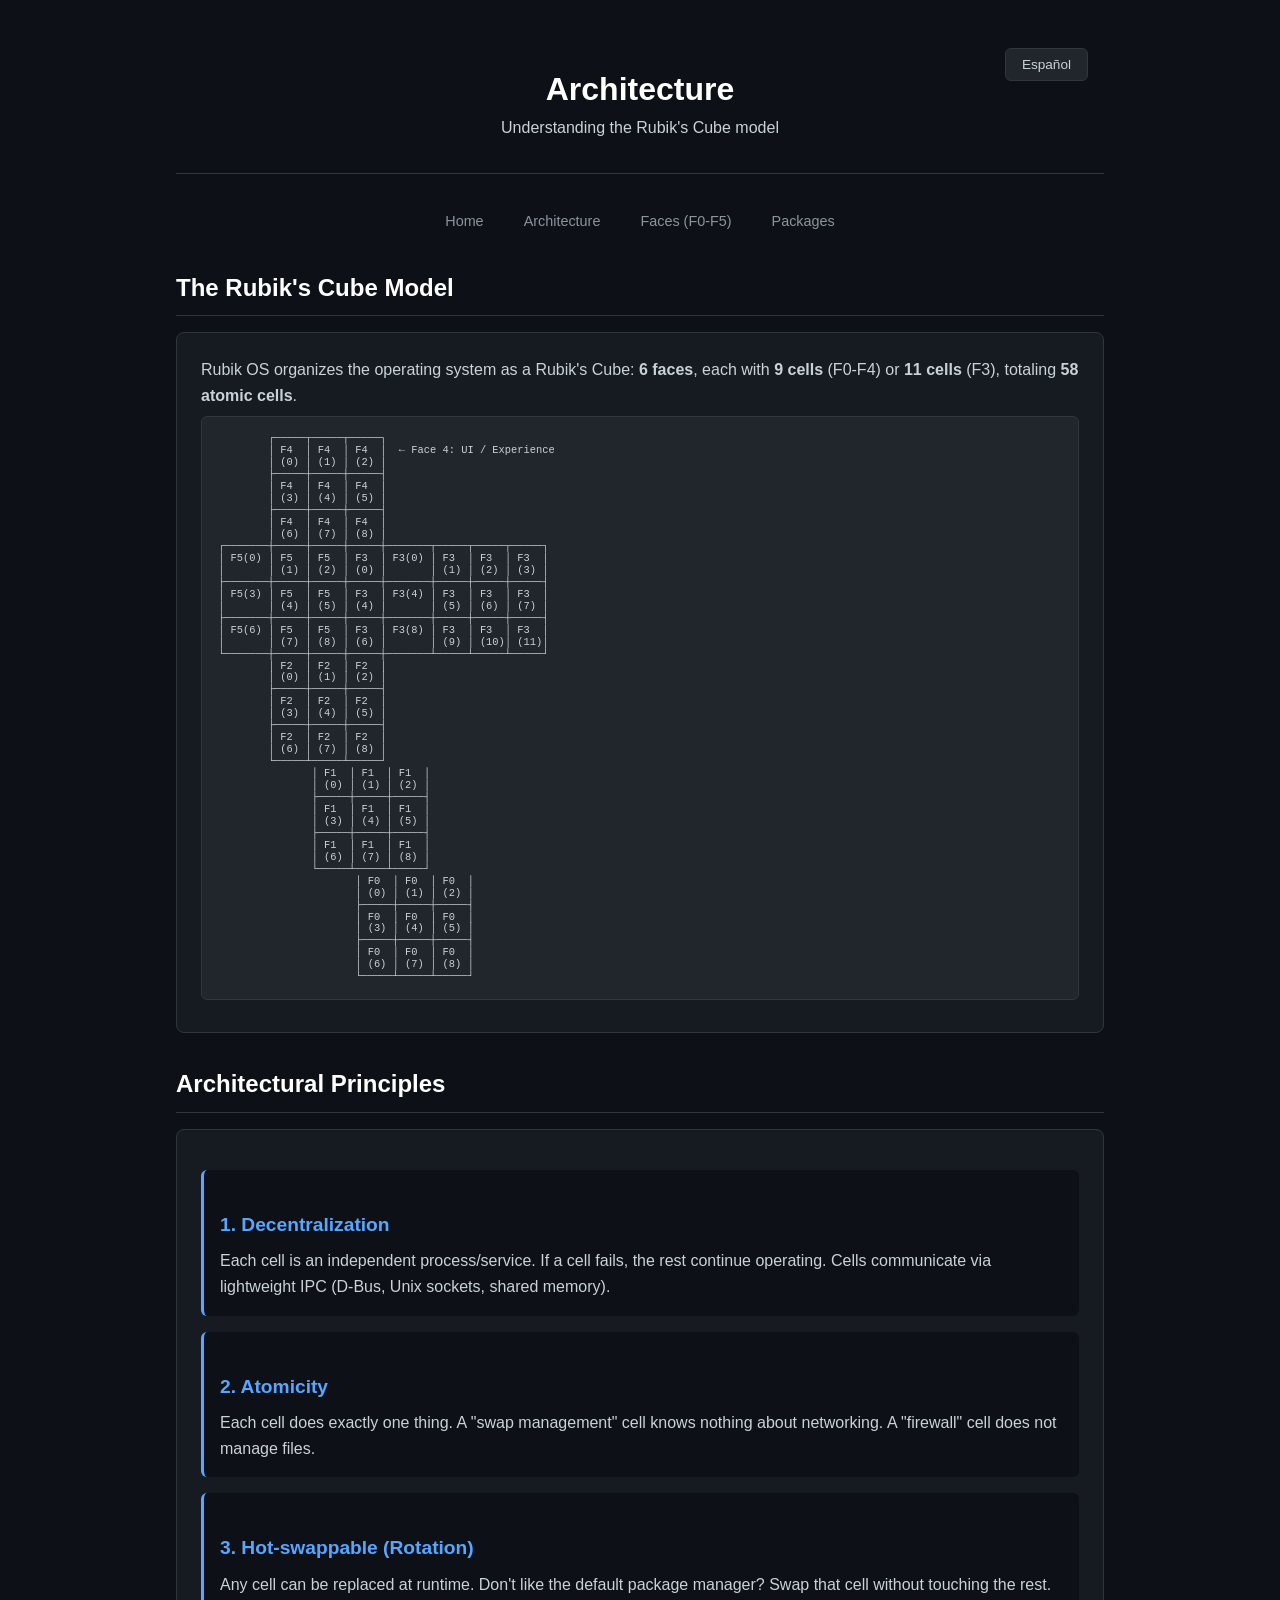
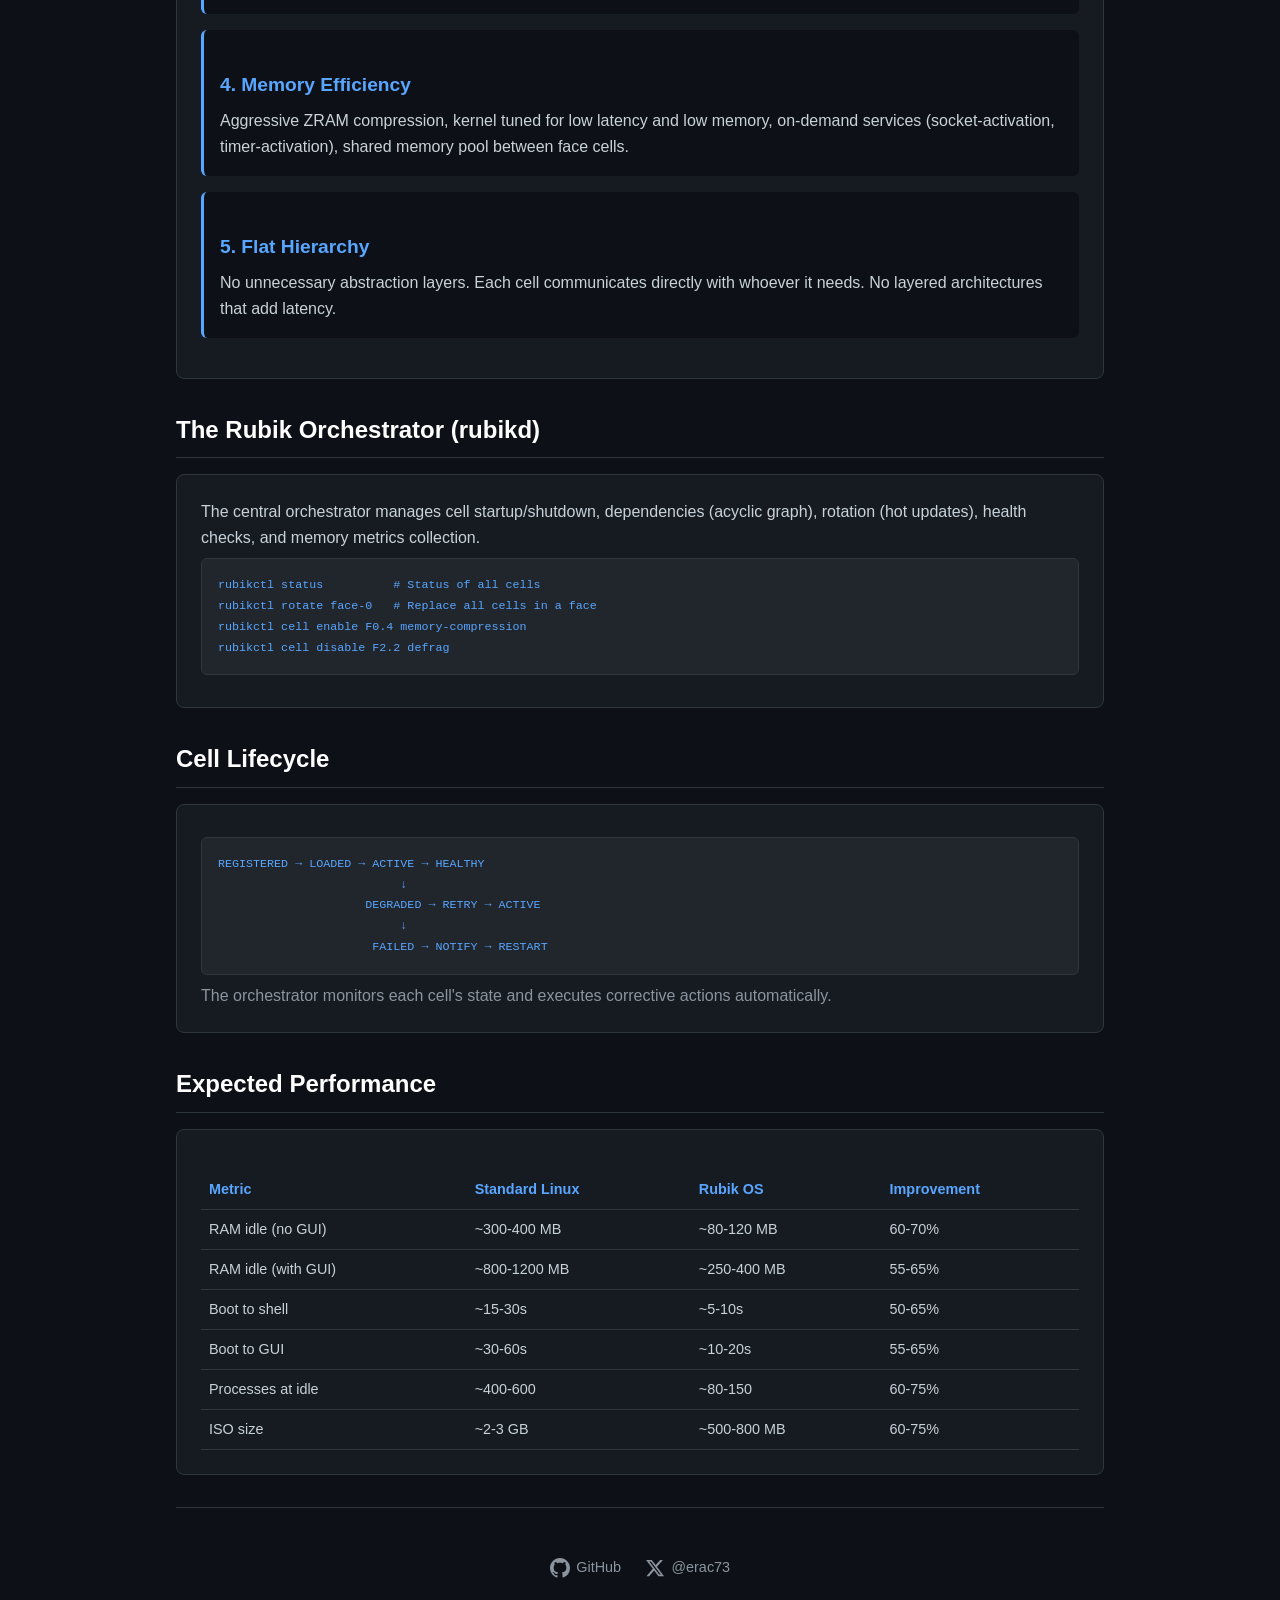
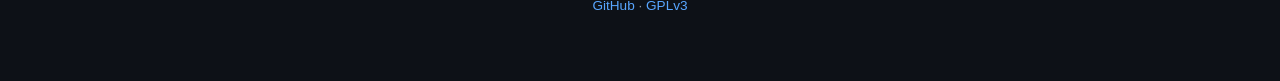
==== docs/architecture.html @ 3c38d355 "Fix lang toggle & split site into separate pages - Fix: remove initial toggleLang() call so page sta" ====
<!DOCTYPE html>
<html lang="en">
<head>
  <meta charset="UTF-8">
  <meta name="viewport" content="width=device-width, initial-scale=1.0">
  <title>Architecture — Rubik OS</title>
  <meta name="description" content="Rubik OS architecture: the Rubik's Cube model, 58 atomic cells, 6 faces, decentralized design.">
  <style>
    :root { --bg: #0d1117; --fg: #c9d1d9; --accent: #58a6ff; --border: #30363d; --green: #3fb950; }
    * { margin: 0; padding: 0; box-sizing: border-box; }
    body { font-family: -apple-system, BlinkMacSystemFont, 'Segoe UI', Helvetica, Arial, sans-serif; background: var(--bg); color: var(--fg); line-height: 1.6; }
    .container { max-width: 960px; margin: 0 auto; padding: 2rem 1rem; }
    header { text-align: center; padding: 2rem 0; border-bottom: 1px solid var(--border); margin-bottom: 2rem; position: relative; }
    header h1 { font-size: 2rem; color: #fff; }
    .lang-btn { position: absolute; top: 1rem; right: 1rem; background: #21262d; border: 1px solid var(--border); color: var(--fg); padding: 0.5rem 1rem; border-radius: 6px; cursor: pointer; font-size: 0.85rem; }
    .lang-btn:hover { background: #30363d; }
    h2 { font-size: 1.5rem; color: #fff; margin: 2rem 0 1rem; padding-bottom: 0.5rem; border-bottom: 1px solid var(--border); }
    h3 { font-size: 1.2rem; color: var(--accent); margin: 1.5rem 0 0.5rem; }
    .card { background: #161b22; border: 1px solid var(--border); border-radius: 8px; padding: 1.5rem; margin: 1rem 0; }
    code { background: #21262d; padding: 0.2em 0.4em; border-radius: 4px; font-size: 0.9em; color: var(--accent); }
    pre { background: #21262d; border: 1px solid var(--border); border-radius: 6px; padding: 1rem; overflow-x: auto; margin: 0.5rem 0; }
    pre code { background: none; padding: 0; }
    ul { padding-left: 1.5rem; }
    li { margin: 0.5rem 0; }
    .es { display: none; }
    .nav-bar { display: flex; justify-content: center; gap: 1.5rem; flex-wrap: wrap; margin: 1rem 0; }
    .nav-bar a { color: #8b949e; text-decoration: none; font-size: 0.9rem; padding: 0.25rem 0.5rem; border-radius: 4px; }
    .nav-bar a:hover { color: var(--accent); background: #21262d; }
    footer { text-align: center; padding: 2rem 0; margin-top: 2rem; border-top: 1px solid var(--border); color: #8b949e; font-size: 0.85rem; }
    footer a { color: var(--accent); text-decoration: none; }
    .social { display: flex; justify-content: center; gap: 1.5rem; margin-top: 1rem; flex-wrap: wrap; }
    .social a { color: #8b949e; text-decoration: none; display: flex; align-items: center; gap: 0.4rem; font-size: 0.9rem; }
    .social a:hover { color: var(--accent); }
    .social svg { width: 20px; height: 20px; fill: currentColor; }
    table { width: 100%; border-collapse: collapse; font-size: 0.9rem; margin-top: 1rem; }
    th, td { text-align: left; padding: 0.5rem; border-bottom: 1px solid var(--border); }
    th { color: var(--accent); }
    .principle { margin: 1rem 0; padding: 1rem; background: #0d1117; border-radius: 6px; border-left: 3px solid var(--accent); }
    @media (max-width: 600px) { .container { padding: 1rem; } .lang-btn { position: static; margin-top: 1rem; } }
  </style>
</head>
<body>
  <div class="container">

    <header>
      <button class="lang-btn" onclick="toggleLang()" id="langBtn">Español</button>
      <h1><span class="en">Architecture</span><span class="es">Arquitectura</span></h1>
      <p class="en">Understanding the Rubik's Cube model</p>
      <p class="es">Entendiendo el modelo del Cubo Rubik</p>
    </header>

    <nav class="nav-bar">
      <a href="/rubik-os/" class="en">Home</a><a href="/rubik-os/" class="es">Inicio</a>
      <a href="/rubik-os/docs/architecture.html" class="en">Architecture</a><a href="/rubik-os/docs/architecture.html" class="es">Arquitectura</a>
      <a href="/rubik-os/docs/faces.html" class="en">Faces (F0-F5)</a><a href="/rubik-os/docs/faces.html" class="es">Caras</a>
      <a href="/rubik-os/docs/packages.html" class="en">Packages</a><a href="/rubik-os/docs/packages.html" class="es">Paquetes</a>
    </nav>

    <section>
      <h2 class="en">The Rubik's Cube Model</h2>
      <h2 class="es">El Modelo del Cubo Rubik</h2>
      <div class="card">
        <p class="en">Rubik OS organizes the operating system as a Rubik's Cube: <strong>6 faces</strong>, each with <strong>9 cells</strong> (F0-F4) or <strong>11 cells</strong> (F3), totaling <strong>58 atomic cells</strong>.</p>
        <p class="es">Rubik OS organiza el sistema operativo como un Cubo Rubik: <strong>6 caras</strong>, cada una con <strong>9 celdas</strong> (F0-F4) u <strong>11 celdas</strong> (F3), totalizando <strong>58 celdas atómicas</strong>.</p>
        <pre style="font-size:0.65rem;line-height:1.15">        ┌─────┬─────┬─────┐
        │ F4  │ F4  │ F4  │  ← Face 4: UI / Experience
        │ (0) │ (1) │ (2) │
        ├─────┼─────┼─────┤
        │ F4  │ F4  │ F4  │
        │ (3) │ (4) │ (5) │
        ├─────┼─────┼─────┤
        │ F4  │ F4  │ F4  │
        │ (6) │ (7) │ (8) │
┌───────┼─────┼─────┼─────┼───────┬─────┬─────┬─────┐
│ F5(0) │ F5  │ F5  │ F3  │ F3(0) │ F3  │ F3  │ F3  │
│       │ (1) │ (2) │ (0) │       │ (1) │ (2) │ (3) │
├───────┼─────┼─────┼─────┼───────┼─────┼─────┼─────┤
│ F5(3) │ F5  │ F5  │ F3  │ F3(4) │ F3  │ F3  │ F3  │
│       │ (4) │ (5) │ (4) │       │ (5) │ (6) │ (7) │
├───────┼─────┼─────┼─────┼───────┼─────┼─────┼─────┤
│ F5(6) │ F5  │ F5  │ F3  │ F3(8) │ F3  │ F3  │ F3  │
│       │ (7) │ (8) │ (6) │       │ (9) │ (10)│ (11)│
└───────┼─────┼─────┼─────┼───────┴─────┴─────┴─────┘
        │ F2  │ F2  │ F2  │
        │ (0) │ (1) │ (2) │
        ├─────┼─────┼─────┤
        │ F2  │ F2  │ F2  │
        │ (3) │ (4) │ (5) │
        ├─────┼─────┼─────┤
        │ F2  │ F2  │ F2  │
        │ (6) │ (7) │ (8) │
        └─────┴─────┴─────┘
               │ F1  │ F1  │ F1  │
               │ (0) │ (1) │ (2) │
               ├─────┼─────┼─────┤
               │ F1  │ F1  │ F1  │
               │ (3) │ (4) │ (5) │
               ├─────┼─────┼─────┤
               │ F1  │ F1  │ F1  │
               │ (6) │ (7) │ (8) │
               └─────┴─────┴─────┘
                      │ F0  │ F0  │ F0  │
                      │ (0) │ (1) │ (2) │
                      ├─────┼─────┼─────┤
                      │ F0  │ F0  │ F0  │
                      │ (3) │ (4) │ (5) │
                      ├─────┼─────┼─────┤
                      │ F0  │ F0  │ F0  │
                      │ (6) │ (7) │ (8) │
                      └─────┴─────┴─────┘</pre>
      </div>
    </section>

    <section>
      <h2 class="en">Architectural Principles</h2>
      <h2 class="es">Principios Arquitectónicos</h2>
      <div class="card">
        <div class="principle">
          <h3 class="en">1. Decentralization</h3>
          <h3 class="es">1. Descentralización</h3>
          <p class="en">Each cell is an independent process/service. If a cell fails, the rest continue operating. Cells communicate via lightweight IPC (D-Bus, Unix sockets, shared memory).</p>
          <p class="es">Cada celda es un proceso/servicio independiente. Si una celda falla, las demás continúan funcionando. Las celdas se comunican mediante IPC ligero (D-Bus, sockets Unix, memoria compartida).</p>
        </div>
        <div class="principle">
          <h3 class="en">2. Atomicity</h3>
          <h3 class="es">2. Atomicidad</h3>
          <p class="en">Each cell does exactly one thing. A "swap management" cell knows nothing about networking. A "firewall" cell does not manage files.</p>
          <p class="es">Cada celda hace exactamente una cosa. Una celda de "gestión de swap" no sabe de redes. Una celda de "firewall" no gestiona archivos.</p>
        </div>
        <div class="principle">
          <h3 class="en">3. Hot-swappable (Rotation)</h3>
          <h3 class="es">3. Intercambiabilidad (Rotación)</h3>
          <p class="en">Any cell can be replaced at runtime. Don't like the default package manager? Swap that cell without touching the rest.</p>
          <p class="es">Cada celda puede ser reemplazada en caliente. ¿No te gusta el gestor de paquetes por defecto? Cambia esa celda sin tocar el resto.</p>
        </div>
        <div class="principle">
          <h3 class="en">4. Memory Efficiency</h3>
          <h3 class="es">4. Eficiencia de Memoria</h3>
          <p class="en">Aggressive ZRAM compression, kernel tuned for low latency and low memory, on-demand services (socket-activation, timer-activation), shared memory pool between face cells.</p>
          <p class="es">Uso agresivo de ZRAM, kernel configurado para baja latencia y menor uso de memoria, servicios bajo demanda (socket-activation, timer-activation), pool de memoria compartida entre celdas de la misma cara.</p>
        </div>
        <div class="principle">
          <h3 class="en">5. Flat Hierarchy</h3>
          <h3 class="es">5. Jerarquía plana</h3>
          <p class="en">No unnecessary abstraction layers. Each cell communicates directly with whoever it needs. No layered architectures that add latency.</p>
          <p class="es">No hay capas de abstracción innecesarias. Cada celda se comunica directamente con quien necesita. Sin arquitecturas en capas que agreguen latencia.</p>
        </div>
      </div>
    </section>

    <section>
      <h2 class="en">The Rubik Orchestrator (rubikd)</h2>
      <h2 class="es">El Orquestador Rubik (rubikd)</h2>
      <div class="card">
        <p class="en">The central orchestrator manages cell startup/shutdown, dependencies (acyclic graph), rotation (hot updates), health checks, and memory metrics collection.</p>
        <p class="es">El orquestador central gestiona inicio/parada de celdas, dependencias (grafo acíclico), rotación (actualización en caliente), health checks y recogida de métricas de memoria.</p>
        <pre><code>rubikctl status          <span class="en"># Status of all cells</span><span class="es"># Estado de todas las celdas</span>
rubikctl rotate face-0   <span class="en"># Replace all cells in a face</span><span class="es"># Reemplazar todas las celdas de una cara</span>
rubikctl cell enable F0.4 memory-compression
rubikctl cell disable F2.2 defrag</code></pre>
      </div>
    </section>

    <section>
      <h2 class="en">Cell Lifecycle</h2>
      <h2 class="es">Ciclo de Vida de una Celda</h2>
      <div class="card">
        <pre><code>REGISTERED → LOADED → ACTIVE → HEALTHY
                          ↓
                     DEGRADED → RETRY → ACTIVE
                          ↓
                      FAILED → NOTIFY → RESTART</code></pre>
        <p class="en" style="margin-top:0.5rem;color:#8b949e">The orchestrator monitors each cell's state and executes corrective actions automatically.</p>
        <p class="es" style="margin-top:0.5rem;color:#8b949e">El orquestador monitorea el estado de cada celda y ejecuta acciones correctivas automáticamente.</p>
      </div>
    </section>

    <section>
      <h2 class="en">Expected Performance</h2>
      <h2 class="es">Rendimiento Esperado</h2>
      <div class="card">
        <table>
          <tr><th class="en">Metric</th><th class="es">Métrica</th><th>Standard Linux</th><th>Rubik OS</th><th class="en">Improvement</th><th class="es">Mejora</th></tr>
          <tr><td class="en">RAM idle (no GUI)</td><td class="es">RAM idle (sin GUI)</td><td>~300-400 MB</td><td>~80-120 MB</td><td>60-70%</td></tr>
          <tr><td class="en">RAM idle (with GUI)</td><td class="es">RAM idle (con GUI)</td><td>~800-1200 MB</td><td>~250-400 MB</td><td>55-65%</td></tr>
          <tr><td class="en">Boot to shell</td><td class="es">Arranque a shell</td><td>~15-30s</td><td>~5-10s</td><td>50-65%</td></tr>
          <tr><td class="en">Boot to GUI</td><td class="es">Arranque a GUI</td><td>~30-60s</td><td>~10-20s</td><td>55-65%</td></tr>
          <tr><td class="en">Processes at idle</td><td class="es">Procesos en idle</td><td>~400-600</td><td>~80-150</td><td>60-75%</td></tr>
          <tr><td class="en">ISO size</td><td class="es">Tamaño ISO</td><td>~2-3 GB</td><td>~500-800 MB</td><td>60-75%</td></tr>
        </table>
      </div>
    </section>

    <footer>
      <div class="social">
        <a href="https://github.com/erac73" target="_blank" rel="noopener">
          <svg viewBox="0 0 16 16"><path d="M8 0C3.58 0 0 3.58 0 8c0 3.54 2.29 6.53 5.47 7.59.4.07.55-.17.55-.38 0-.19-.01-.82-.01-1.49-2.01.37-2.53-.49-2.69-.94-.09-.23-.48-.94-.82-1.13-.28-.15-.68-.52-.01-.53.63-.01 1.08.58 1.23.82.72 1.21 1.87.87 2.33.66.07-.52.28-.87.51-1.07-1.78-.2-3.64-.89-3.64-3.95 0-.87.31-1.59.82-2.15-.08-.2-.36-1.02.08-2.12 0 0 .67-.21 2.2.82.64-.18 1.32-.27 2-.27.68 0 1.36.09 2 .27 1.53-1.04 2.2-.82 2.2-.82.44 1.1.16 1.92.08 2.12.51.56.82 1.27.82 2.15 0 3.07-1.87 3.75-3.65 3.95.29.25.54.73.54 1.48 0 1.07-.01 1.93-.01 2.2 0 .21.15.46.55.38A8.013 8.013 0 0016 8c0-4.42-3.58-8-8-8z"/></svg>
          GitHub
        </a>
        <a href="https://x.com/erac73" target="_blank" rel="noopener">
          <svg viewBox="0 0 24 24"><path d="M18.244 2.25h3.308l-7.227 8.26 8.502 11.24H16.17l-5.214-6.817L4.99 21.75H1.68l7.73-8.835L1.254 2.25H8.08l4.713 6.231zm-1.161 17.52h1.833L7.084 4.126H5.117z"/></svg>
          @erac73
        </a>
      </div>
      <p style="margin-top:1rem"><a href="https://github.com/erac73/rubik-os">GitHub</a> &middot; <a href="https://github.com/erac73/rubik-os/blob/main/LICENSE">GPLv3</a></p>
    </footer>

  </div>

  <script>
    let lang = 'en';
    function toggleLang() {
      lang = lang === 'en' ? 'es' : 'en';
      document.documentElement.lang = lang;
      document.getElementById('langBtn').textContent = lang === 'en' ? 'Español' : 'English';
      for (const el of document.querySelectorAll('.en, .es')) {
        el.style.display = el.classList.contains(lang) ? '' : 'none';
      }
    }
  </script>
</body>
</html>
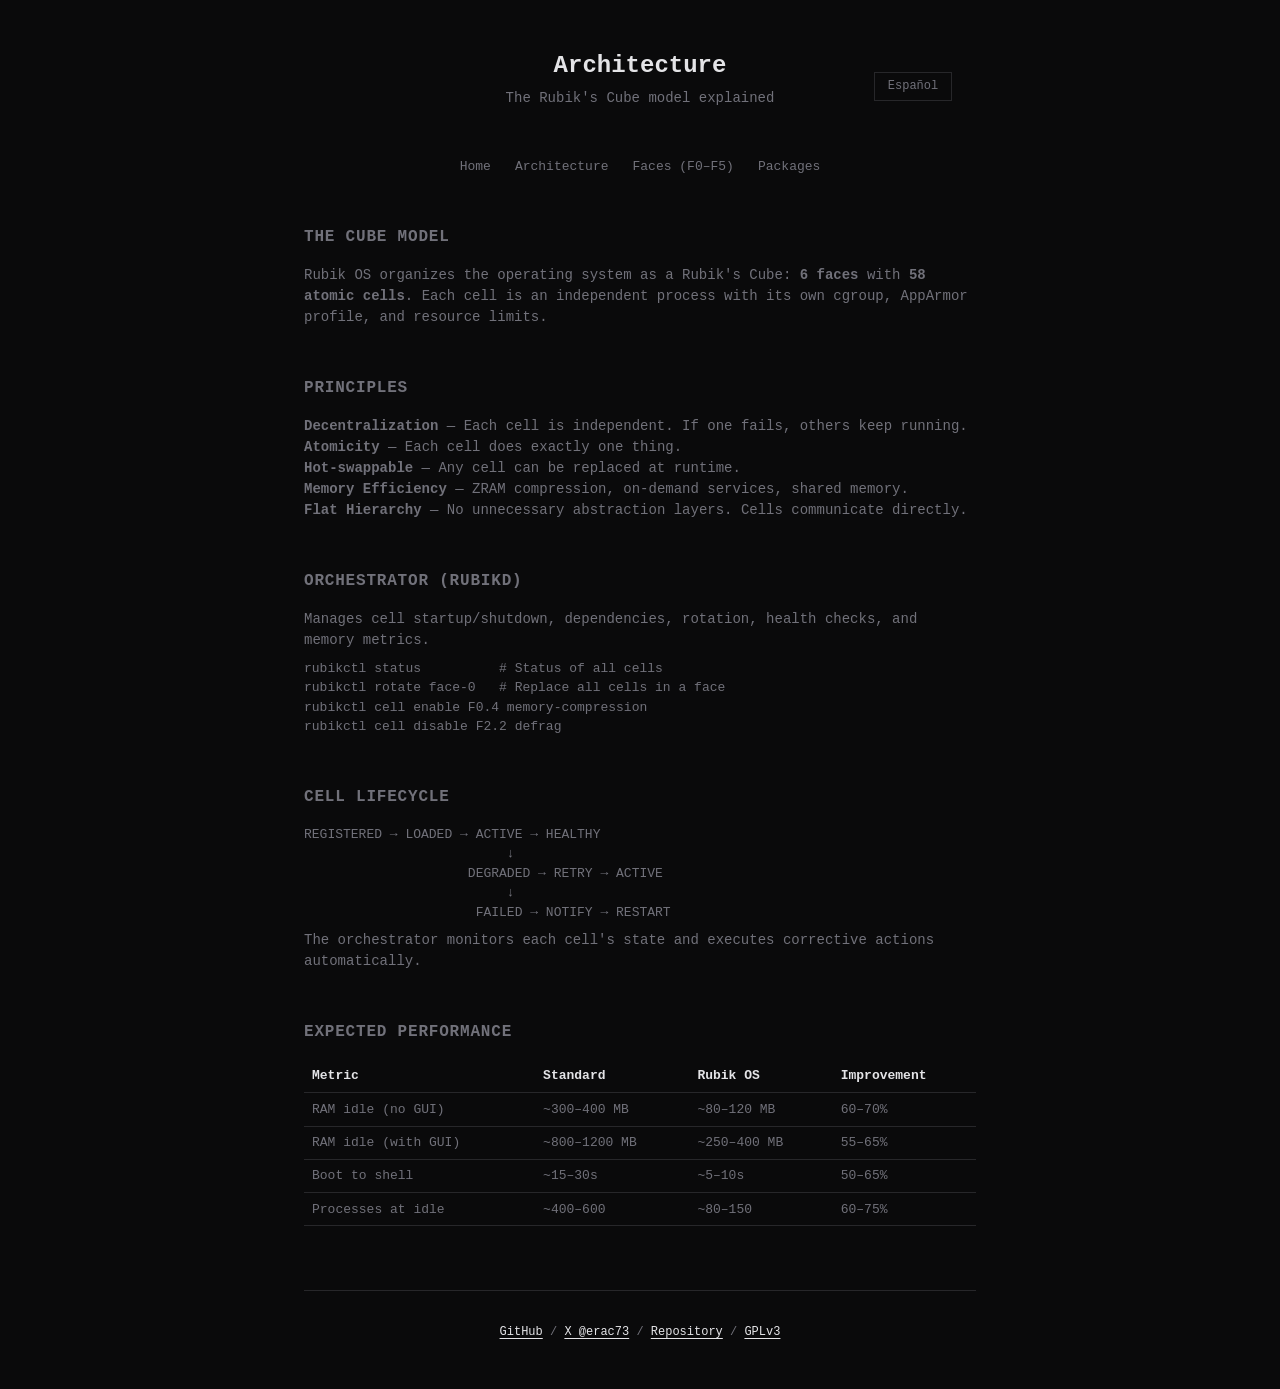
==== commit ba6e15c7: "Redesign website in Omarchy style - Minimal monospace dark theme inspired by omarchy.org - ASCII art" ====
--- a/docs/architecture.html
+++ b/docs/architecture.html
@@ -5,204 +5,79 @@
   <meta name="viewport" content="width=device-width, initial-scale=1.0">
   <title>Architecture — Rubik OS</title>
   <meta name="description" content="Rubik OS architecture: the Rubik's Cube model, 58 atomic cells, 6 faces, decentralized design.">
-  <style>
-    :root { --bg: #0d1117; --fg: #c9d1d9; --accent: #58a6ff; --border: #30363d; --green: #3fb950; }
-    * { margin: 0; padding: 0; box-sizing: border-box; }
-    body { font-family: -apple-system, BlinkMacSystemFont, 'Segoe UI', Helvetica, Arial, sans-serif; background: var(--bg); color: var(--fg); line-height: 1.6; }
-    .container { max-width: 960px; margin: 0 auto; padding: 2rem 1rem; }
-    header { text-align: center; padding: 2rem 0; border-bottom: 1px solid var(--border); margin-bottom: 2rem; position: relative; }
-    header h1 { font-size: 2rem; color: #fff; }
-    .lang-btn { position: absolute; top: 1rem; right: 1rem; background: #21262d; border: 1px solid var(--border); color: var(--fg); padding: 0.5rem 1rem; border-radius: 6px; cursor: pointer; font-size: 0.85rem; }
-    .lang-btn:hover { background: #30363d; }
-    h2 { font-size: 1.5rem; color: #fff; margin: 2rem 0 1rem; padding-bottom: 0.5rem; border-bottom: 1px solid var(--border); }
-    h3 { font-size: 1.2rem; color: var(--accent); margin: 1.5rem 0 0.5rem; }
-    .card { background: #161b22; border: 1px solid var(--border); border-radius: 8px; padding: 1.5rem; margin: 1rem 0; }
-    code { background: #21262d; padding: 0.2em 0.4em; border-radius: 4px; font-size: 0.9em; color: var(--accent); }
-    pre { background: #21262d; border: 1px solid var(--border); border-radius: 6px; padding: 1rem; overflow-x: auto; margin: 0.5rem 0; }
-    pre code { background: none; padding: 0; }
-    ul { padding-left: 1.5rem; }
-    li { margin: 0.5rem 0; }
-    .es { display: none; }
-    .nav-bar { display: flex; justify-content: center; gap: 1.5rem; flex-wrap: wrap; margin: 1rem 0; }
-    .nav-bar a { color: #8b949e; text-decoration: none; font-size: 0.9rem; padding: 0.25rem 0.5rem; border-radius: 4px; }
-    .nav-bar a:hover { color: var(--accent); background: #21262d; }
-    footer { text-align: center; padding: 2rem 0; margin-top: 2rem; border-top: 1px solid var(--border); color: #8b949e; font-size: 0.85rem; }
-    footer a { color: var(--accent); text-decoration: none; }
-    .social { display: flex; justify-content: center; gap: 1.5rem; margin-top: 1rem; flex-wrap: wrap; }
-    .social a { color: #8b949e; text-decoration: none; display: flex; align-items: center; gap: 0.4rem; font-size: 0.9rem; }
-    .social a:hover { color: var(--accent); }
-    .social svg { width: 20px; height: 20px; fill: currentColor; }
-    table { width: 100%; border-collapse: collapse; font-size: 0.9rem; margin-top: 1rem; }
-    th, td { text-align: left; padding: 0.5rem; border-bottom: 1px solid var(--border); }
-    th { color: var(--accent); }
-    .principle { margin: 1rem 0; padding: 1rem; background: #0d1117; border-radius: 6px; border-left: 3px solid var(--accent); }
-    @media (max-width: 600px) { .container { padding: 1rem; } .lang-btn { position: static; margin-top: 1rem; } }
-  </style>
+  <link rel="stylesheet" href="style.css">
 </head>
 <body>
   <div class="container">
 
-    <header>
+    <header style="position:relative">
       <button class="lang-btn" onclick="toggleLang()" id="langBtn">Español</button>
       <h1><span class="en">Architecture</span><span class="es">Arquitectura</span></h1>
-      <p class="en">Understanding the Rubik's Cube model</p>
-      <p class="es">Entendiendo el modelo del Cubo Rubik</p>
+      <p class="en">The Rubik's Cube model explained</p>
+      <p class="es">El modelo del Cubo Rubik explicado</p>
     </header>
 
-    <nav class="nav-bar">
+    <nav class="nav-links">
       <a href="/rubik-os/" class="en">Home</a><a href="/rubik-os/" class="es">Inicio</a>
-      <a href="/rubik-os/docs/architecture.html" class="en">Architecture</a><a href="/rubik-os/docs/architecture.html" class="es">Arquitectura</a>
-      <a href="/rubik-os/docs/faces.html" class="en">Faces (F0-F5)</a><a href="/rubik-os/docs/faces.html" class="es">Caras</a>
-      <a href="/rubik-os/docs/packages.html" class="en">Packages</a><a href="/rubik-os/docs/packages.html" class="es">Paquetes</a>
+      <a href="/rubik-os/architecture.html">Architecture</a>
+      <a href="/rubik-os/faces.html"><span class="en">Faces (F0–F5)</span><span class="es">Caras (F0–F5)</span></a>
+      <a href="/rubik-os/packages.html"><span class="en">Packages</span><span class="es">Paquetes</span></a>
     </nav>
 
-    <section>
-      <h2 class="en">The Rubik's Cube Model</h2>
-      <h2 class="es">El Modelo del Cubo Rubik</h2>
-      <div class="card">
-        <p class="en">Rubik OS organizes the operating system as a Rubik's Cube: <strong>6 faces</strong>, each with <strong>9 cells</strong> (F0-F4) or <strong>11 cells</strong> (F3), totaling <strong>58 atomic cells</strong>.</p>
-        <p class="es">Rubik OS organiza el sistema operativo como un Cubo Rubik: <strong>6 caras</strong>, cada una con <strong>9 celdas</strong> (F0-F4) u <strong>11 celdas</strong> (F3), totalizando <strong>58 celdas atómicas</strong>.</p>
-        <pre style="font-size:0.65rem;line-height:1.15">        ┌─────┬─────┬─────┐
-        │ F4  │ F4  │ F4  │  ← Face 4: UI / Experience
-        │ (0) │ (1) │ (2) │
-        ├─────┼─────┼─────┤
-        │ F4  │ F4  │ F4  │
-        │ (3) │ (4) │ (5) │
-        ├─────┼─────┼─────┤
-        │ F4  │ F4  │ F4  │
-        │ (6) │ (7) │ (8) │
-┌───────┼─────┼─────┼─────┼───────┬─────┬─────┬─────┐
-│ F5(0) │ F5  │ F5  │ F3  │ F3(0) │ F3  │ F3  │ F3  │
-│       │ (1) │ (2) │ (0) │       │ (1) │ (2) │ (3) │
-├───────┼─────┼─────┼─────┼───────┼─────┼─────┼─────┤
-│ F5(3) │ F5  │ F5  │ F3  │ F3(4) │ F3  │ F3  │ F3  │
-│       │ (4) │ (5) │ (4) │       │ (5) │ (6) │ (7) │
-├───────┼─────┼─────┼─────┼───────┼─────┼─────┼─────┤
-│ F5(6) │ F5  │ F5  │ F3  │ F3(8) │ F3  │ F3  │ F3  │
-│       │ (7) │ (8) │ (6) │       │ (9) │ (10)│ (11)│
-└───────┼─────┼─────┼─────┼───────┴─────┴─────┴─────┘
-        │ F2  │ F2  │ F2  │
-        │ (0) │ (1) │ (2) │
-        ├─────┼─────┼─────┤
-        │ F2  │ F2  │ F2  │
-        │ (3) │ (4) │ (5) │
-        ├─────┼─────┼─────┤
-        │ F2  │ F2  │ F2  │
-        │ (6) │ (7) │ (8) │
-        └─────┴─────┴─────┘
-               │ F1  │ F1  │ F1  │
-               │ (0) │ (1) │ (2) │
-               ├─────┼─────┼─────┤
-               │ F1  │ F1  │ F1  │
-               │ (3) │ (4) │ (5) │
-               ├─────┼─────┼─────┤
-               │ F1  │ F1  │ F1  │
-               │ (6) │ (7) │ (8) │
-               └─────┴─────┴─────┘
-                      │ F0  │ F0  │ F0  │
-                      │ (0) │ (1) │ (2) │
-                      ├─────┼─────┼─────┤
-                      │ F0  │ F0  │ F0  │
-                      │ (3) │ (4) │ (5) │
-                      ├─────┼─────┼─────┤
-                      │ F0  │ F0  │ F0  │
-                      │ (6) │ (7) │ (8) │
-                      └─────┴─────┴─────┘</pre>
-      </div>
-    </section>
+    <div class="section">
+      <h2 class="en">The Cube Model</h2>
+      <h2 class="es">El Modelo del Cubo</h2>
+      <p class="en">Rubik OS organizes the operating system as a Rubik's Cube: <strong>6 faces</strong> with <strong>58 atomic cells</strong>. Each cell is an independent process with its own cgroup, AppArmor profile, and resource limits.</p>
+      <p class="es">Rubik OS organiza el sistema operativo como un Cubo Rubik: <strong>6 caras</strong> con <strong>58 celdas atómicas</strong>. Cada celda es un proceso independiente con su propio cgroup, perfil AppArmor y límites de recursos.</p>
+    </div>
 
-    <section>
-      <h2 class="en">Architectural Principles</h2>
-      <h2 class="es">Principios Arquitectónicos</h2>
-      <div class="card">
-        <div class="principle">
-          <h3 class="en">1. Decentralization</h3>
-          <h3 class="es">1. Descentralización</h3>
-          <p class="en">Each cell is an independent process/service. If a cell fails, the rest continue operating. Cells communicate via lightweight IPC (D-Bus, Unix sockets, shared memory).</p>
-          <p class="es">Cada celda es un proceso/servicio independiente. Si una celda falla, las demás continúan funcionando. Las celdas se comunican mediante IPC ligero (D-Bus, sockets Unix, memoria compartida).</p>
-        </div>
-        <div class="principle">
-          <h3 class="en">2. Atomicity</h3>
-          <h3 class="es">2. Atomicidad</h3>
-          <p class="en">Each cell does exactly one thing. A "swap management" cell knows nothing about networking. A "firewall" cell does not manage files.</p>
-          <p class="es">Cada celda hace exactamente una cosa. Una celda de "gestión de swap" no sabe de redes. Una celda de "firewall" no gestiona archivos.</p>
-        </div>
-        <div class="principle">
-          <h3 class="en">3. Hot-swappable (Rotation)</h3>
-          <h3 class="es">3. Intercambiabilidad (Rotación)</h3>
-          <p class="en">Any cell can be replaced at runtime. Don't like the default package manager? Swap that cell without touching the rest.</p>
-          <p class="es">Cada celda puede ser reemplazada en caliente. ¿No te gusta el gestor de paquetes por defecto? Cambia esa celda sin tocar el resto.</p>
-        </div>
-        <div class="principle">
-          <h3 class="en">4. Memory Efficiency</h3>
-          <h3 class="es">4. Eficiencia de Memoria</h3>
-          <p class="en">Aggressive ZRAM compression, kernel tuned for low latency and low memory, on-demand services (socket-activation, timer-activation), shared memory pool between face cells.</p>
-          <p class="es">Uso agresivo de ZRAM, kernel configurado para baja latencia y menor uso de memoria, servicios bajo demanda (socket-activation, timer-activation), pool de memoria compartida entre celdas de la misma cara.</p>
-        </div>
-        <div class="principle">
-          <h3 class="en">5. Flat Hierarchy</h3>
-          <h3 class="es">5. Jerarquía plana</h3>
-          <p class="en">No unnecessary abstraction layers. Each cell communicates directly with whoever it needs. No layered architectures that add latency.</p>
-          <p class="es">No hay capas de abstracción innecesarias. Cada celda se comunica directamente con quien necesita. Sin arquitecturas en capas que agreguen latencia.</p>
-        </div>
-      </div>
-    </section>
+    <div class="section">
+      <h2 class="en">Principles</h2>
+      <h2 class="es">Principios</h2>
+      <p><strong class="en">Decentralization</strong><strong class="es">Descentralización</strong> — <span class="en">Each cell is independent. If one fails, others keep running.</span><span class="es">Cada celda es independiente. Si una falla, las demás continúan.</span></p>
+      <p><strong class="en">Atomicity</strong><strong class="es">Atomicidad</strong> — <span class="en">Each cell does exactly one thing.</span><span class="es">Cada celda hace exactamente una cosa.</span></p>
+      <p><strong class="en">Hot-swappable</strong><strong class="es">Intercambiabilidad</strong> — <span class="en">Any cell can be replaced at runtime.</span><span class="es">Cada celda puede ser reemplazada en caliente.</span></p>
+      <p><strong class="en">Memory Efficiency</strong><strong class="es">Eficiencia</strong> — <span class="en">ZRAM compression, on-demand services, shared memory.</span><span class="es">Compresión ZRAM, servicios bajo demanda, memoria compartida.</span></p>
+      <p><strong class="en">Flat Hierarchy</strong><strong class="es">Jerarquía plana</strong> — <span class="en">No unnecessary abstraction layers. Cells communicate directly.</span><span class="es">Sin capas de abstracción innecesarias. Comunicación directa.</span></p>
+    </div>
 
-    <section>
-      <h2 class="en">The Rubik Orchestrator (rubikd)</h2>
-      <h2 class="es">El Orquestador Rubik (rubikd)</h2>
-      <div class="card">
-        <p class="en">The central orchestrator manages cell startup/shutdown, dependencies (acyclic graph), rotation (hot updates), health checks, and memory metrics collection.</p>
-        <p class="es">El orquestador central gestiona inicio/parada de celdas, dependencias (grafo acíclico), rotación (actualización en caliente), health checks y recogida de métricas de memoria.</p>
-        <pre><code>rubikctl status          <span class="en"># Status of all cells</span><span class="es"># Estado de todas las celdas</span>
+    <div class="section">
+      <h2 class="en">Orchestrator (rubikd)</h2>
+      <h2 class="es">Orquestador (rubikd)</h2>
+      <p class="en">Manages cell startup/shutdown, dependencies, rotation, health checks, and memory metrics.</p>
+      <p class="es">Gestiona inicio/parada de celdas, dependencias, rotación, health checks y métricas de memoria.</p>
+      <pre class="block">rubikctl status          <span class="en"># Status of all cells</span><span class="es"># Estado de todas las celdas</span>
 rubikctl rotate face-0   <span class="en"># Replace all cells in a face</span><span class="es"># Reemplazar todas las celdas de una cara</span>
 rubikctl cell enable F0.4 memory-compression
-rubikctl cell disable F2.2 defrag</code></pre>
-      </div>
-    </section>
+rubikctl cell disable F2.2 defrag</pre>
+    </div>
 
-    <section>
+    <div class="section">
       <h2 class="en">Cell Lifecycle</h2>
-      <h2 class="es">Ciclo de Vida de una Celda</h2>
-      <div class="card">
-        <pre><code>REGISTERED → LOADED → ACTIVE → HEALTHY
+      <h2 class="es">Ciclo de Vida</h2>
+      <pre class="block">REGISTERED → LOADED → ACTIVE → HEALTHY
                           ↓
                      DEGRADED → RETRY → ACTIVE
                           ↓
-                      FAILED → NOTIFY → RESTART</code></pre>
-        <p class="en" style="margin-top:0.5rem;color:#8b949e">The orchestrator monitors each cell's state and executes corrective actions automatically.</p>
-        <p class="es" style="margin-top:0.5rem;color:#8b949e">El orquestador monitorea el estado de cada celda y ejecuta acciones correctivas automáticamente.</p>
-      </div>
-    </section>
+                      FAILED → NOTIFY → RESTART</pre>
+      <p class="en" style="color:var(--dim)">The orchestrator monitors each cell's state and executes corrective actions automatically.</p>
+      <p class="es" style="color:var(--dim)">El orquestador monitorea el estado de cada celda y ejecuta acciones correctivas automáticamente.</p>
+    </div>
 
-    <section>
+    <div class="section">
       <h2 class="en">Expected Performance</h2>
-      <h2 class="es">Rendimiento Esperado</h2>
-      <div class="card">
-        <table>
-          <tr><th class="en">Metric</th><th class="es">Métrica</th><th>Standard Linux</th><th>Rubik OS</th><th class="en">Improvement</th><th class="es">Mejora</th></tr>
-          <tr><td class="en">RAM idle (no GUI)</td><td class="es">RAM idle (sin GUI)</td><td>~300-400 MB</td><td>~80-120 MB</td><td>60-70%</td></tr>
-          <tr><td class="en">RAM idle (with GUI)</td><td class="es">RAM idle (con GUI)</td><td>~800-1200 MB</td><td>~250-400 MB</td><td>55-65%</td></tr>
-          <tr><td class="en">Boot to shell</td><td class="es">Arranque a shell</td><td>~15-30s</td><td>~5-10s</td><td>50-65%</td></tr>
-          <tr><td class="en">Boot to GUI</td><td class="es">Arranque a GUI</td><td>~30-60s</td><td>~10-20s</td><td>55-65%</td></tr>
-          <tr><td class="en">Processes at idle</td><td class="es">Procesos en idle</td><td>~400-600</td><td>~80-150</td><td>60-75%</td></tr>
-          <tr><td class="en">ISO size</td><td class="es">Tamaño ISO</td><td>~2-3 GB</td><td>~500-800 MB</td><td>60-75%</td></tr>
-        </table>
-      </div>
-    </section>
+      <h2 class="es">Rendimiento</h2>
+      <table>
+        <tr><th class="en">Metric</th><th class="es">Métrica</th><th>Standard</th><th>Rubik OS</th><th class="en">Improvement</th><th class="es">Mejora</th></tr>
+        <tr><td class="en">RAM idle (no GUI)</td><td class="es">RAM idle (sin GUI)</td><td>~300–400 MB</td><td>~80–120 MB</td><td>60–70%</td></tr>
+        <tr><td class="en">RAM idle (with GUI)</td><td class="es">RAM idle (con GUI)</td><td>~800–1200 MB</td><td>~250–400 MB</td><td>55–65%</td></tr>
+        <tr><td class="en">Boot to shell</td><td class="es">Arranque a shell</td><td>~15–30s</td><td>~5–10s</td><td>50–65%</td></tr>
+        <tr><td class="en">Processes at idle</td><td class="es">Procesos en idle</td><td>~400–600</td><td>~80–150</td><td>60–75%</td></tr>
+      </table>
+    </div>
 
     <footer>
-      <div class="social">
-        <a href="https://github.com/erac73" target="_blank" rel="noopener">
-          <svg viewBox="0 0 16 16"><path d="M8 0C3.58 0 0 3.58 0 8c0 3.54 2.29 6.53 5.47 7.59.4.07.55-.17.55-.38 0-.19-.01-.82-.01-1.49-2.01.37-2.53-.49-2.69-.94-.09-.23-.48-.94-.82-1.13-.28-.15-.68-.52-.01-.53.63-.01 1.08.58 1.23.82.72 1.21 1.87.87 2.33.66.07-.52.28-.87.51-1.07-1.78-.2-3.64-.89-3.64-3.95 0-.87.31-1.59.82-2.15-.08-.2-.36-1.02.08-2.12 0 0 .67-.21 2.2.82.64-.18 1.32-.27 2-.27.68 0 1.36.09 2 .27 1.53-1.04 2.2-.82 2.2-.82.44 1.1.16 1.92.08 2.12.51.56.82 1.27.82 2.15 0 3.07-1.87 3.75-3.65 3.95.29.25.54.73.54 1.48 0 1.07-.01 1.93-.01 2.2 0 .21.15.46.55.38A8.013 8.013 0 0016 8c0-4.42-3.58-8-8-8z"/></svg>
-          GitHub
-        </a>
-        <a href="https://x.com/erac73" target="_blank" rel="noopener">
-          <svg viewBox="0 0 24 24"><path d="M18.244 2.25h3.308l-7.227 8.26 8.502 11.24H16.17l-5.214-6.817L4.99 21.75H1.68l7.73-8.835L1.254 2.25H8.08l4.713 6.231zm-1.161 17.52h1.833L7.084 4.126H5.117z"/></svg>
-          @erac73
-        </a>
-      </div>
-      <p style="margin-top:1rem"><a href="https://github.com/erac73/rubik-os">GitHub</a> &middot; <a href="https://github.com/erac73/rubik-os/blob/main/LICENSE">GPLv3</a></p>
+      <p><a href="https://github.com/erac73">GitHub</a> / <a href="https://x.com/erac73">X @erac73</a> / <a href="https://github.com/erac73/rubik-os">Repository</a> / <a href="https://github.com/erac73/rubik-os/blob/main/LICENSE">GPLv3</a></p>
     </footer>
 
   </div>
--- a/docs/style.css
+++ b/docs/style.css
@@ -0,0 +1,69 @@
+:root {
+  --bg: #0a0a0b;
+  --fg: #e4e4e7;
+  --dim: #71717a;
+  --accent: #a1a1aa;
+  --border: #27272a;
+  --green: #22c55e;
+  --blue: #3b82f6;
+  --red: #ef4444;
+  --yellow: #eab308;
+  --pink: #ec4899;
+}
+* { margin: 0; padding: 0; box-sizing: border-box; }
+body {
+  font-family: ui-monospace, 'SF Mono', 'Cascadia Code', 'JetBrains Mono', Consolas, monospace;
+  background: var(--bg);
+  color: var(--fg);
+  font-size: 14px;
+  line-height: 1.5;
+}
+.container { max-width: 720px; margin: 0 auto; padding: 3rem 1.5rem; }
+pre, code { font-family: inherit; }
+a { color: var(--fg); text-decoration: underline; text-underline-offset: 3px; }
+a:hover { color: #fff; }
+.ascii { color: var(--dim); line-height: 1.15; font-size: 12px; white-space: pre; text-align: center; margin: 2rem 0; }
+header { text-align: center; margin-bottom: 3rem; }
+header h1 { font-size: 1.5rem; font-weight: 600; margin-bottom: 0.25rem; }
+header p { color: var(--dim); }
+.lang-btn {
+  background: none; border: 1px solid var(--border); color: var(--dim);
+  padding: 0.4rem 0.8rem; cursor: pointer; font-size: 12px; font-family: inherit;
+  position: absolute; top: 1.5rem; right: 1.5rem;
+}
+.lang-btn:hover { color: var(--fg); border-color: var(--accent); }
+.es { display: none; }
+.nav-links { display: flex; flex-wrap: wrap; gap: 1.5rem; justify-content: center; margin: 2rem 0; }
+.nav-links a { color: var(--dim); text-decoration: none; font-size: 13px; }
+.nav-links a:hover { color: var(--fg); text-decoration: underline; }
+.section { margin: 3rem 0; }
+.section h2 { font-size: 1rem; font-weight: 600; margin-bottom: 1rem; color: var(--dim); text-transform: uppercase; letter-spacing: 0.05em; }
+.section p, .section li { color: var(--dim); }
+.links-grid { display: flex; flex-wrap: wrap; gap: 0.75rem 1.5rem; margin: 0.5rem 0; }
+.links-grid a { color: var(--fg); }
+.download-grid { display: flex; flex-wrap: wrap; gap: 0.5rem; margin: 0.5rem 0; }
+.tag { color: var(--dim); font-size: 12px; border: 1px solid var(--border); padding: 0.25rem 0.5rem; display: inline-block; }
+.stats { display: flex; flex-wrap: wrap; gap: 1.5rem; margin: 0.5rem 0; }
+.stat { }
+.stat-val { color: var(--fg); font-weight: 600; }
+.stat-label { color: var(--dim); font-size: 12px; }
+footer { text-align: center; margin-top: 4rem; padding-top: 2rem; border-top: 1px solid var(--border); color: var(--dim); font-size: 12px; }
+footer .social { display: flex; justify-content: center; gap: 1.5rem; margin-bottom: 0.75rem; }
+footer .social a { color: var(--dim); text-decoration: none; display: flex; align-items: center; gap: 0.3rem; }
+footer .social a:hover { color: var(--fg); }
+footer .social svg { width: 16px; height: 16px; fill: currentColor; }
+pre.block { color: var(--dim); background: none; border: none; padding: 0; margin: 0.5rem 0; font-size: 13px; }
+code.inline { color: var(--fg); background: none; }
+table { width: 100%; border-collapse: collapse; font-size: 13px; margin: 0.5rem 0; }
+th, td { text-align: left; padding: 0.4rem 0.5rem; border-bottom: 1px solid var(--border); color: var(--dim); }
+th { color: var(--fg); font-weight: 600; }
+.cell-grid { display: grid; grid-template-columns: repeat(auto-fill, minmax(200px, 1fr)); gap: 0.5rem; margin: 0.5rem 0; }
+.cell-item { padding: 0.5rem; border: 1px solid var(--border); }
+.cell-item strong { color: var(--fg); font-weight: 600; display: block; font-size: 13px; }
+.cell-item .desc { color: var(--dim); font-size: 12px; }
+ul { list-style: none; padding: 0; }
+li { margin: 0.4rem 0; padding-left: 0; }
+li::before { content: "— "; color: var(--dim); }
+details summary { cursor: pointer; color: var(--dim); }
+details summary:hover { color: var(--fg); }
+@media (max-width: 600px) { .container { padding: 1.5rem 1rem; } .lang-btn { position: static; display: block; margin: 0 auto 1rem; } }
